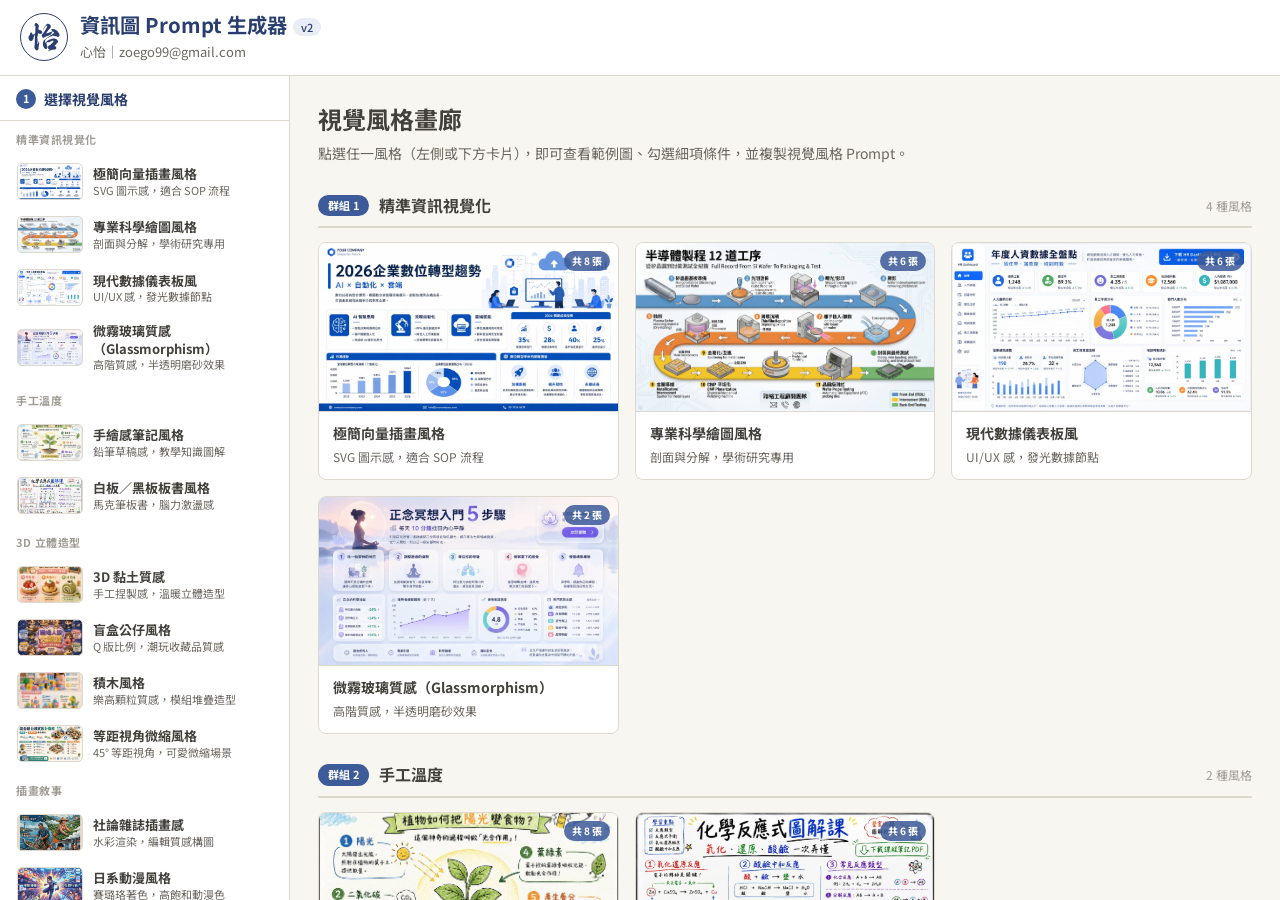
==== index2.html @ 20635295 "Add files via upload" ====
<!DOCTYPE html>
<html lang="zh-TW">
<head>
<meta charset="UTF-8">
<meta name="viewport" content="width=device-width, initial-scale=1.0">
<title>資訊圖 Prompt 生成器 v2</title>
<link rel="icon" href="./logo2.ico" type="image/x-icon">
<link rel="preconnect" href="https://fonts.googleapis.com">
<link href="https://fonts.googleapis.com/css2?family=Noto+Sans+TC:wght@400;500;700&display=swap" rel="stylesheet">
<link rel="stylesheet" href="style2.css">
</head>
<body>

<!-- ===== NAV ===== -->
<nav>
  <a class="nav-brand" href="index2.html">
    <div class="nav-logo"><img src="./logo.svg" alt=""></div>
    <div>
      <span class="nav-title">資訊圖 Prompt 生成器<span class="ver">v2</span></span>
      <!-- ★ 修改這裡換成你的名字和 Email ★ -->
      <span class="nav-sub">心怡｜zoego99@gmail.com</span>
    </div>
  </a>
</nav>

<div class="app">
  <!-- ===== LEFT：選擇視覺風格 ===== -->
  <aside class="side">
    <div class="side-head"><span class="num">1</span>選擇視覺風格</div>
    <div id="side-list"></div>
  </aside>

  <!-- ===== MAIN：畫廊 / 細項 + Prompt（由 script2.js 動態生成） ===== -->
  <main class="main" id="main"></main>
</div>

<!-- ===== LIGHTBOX ===== -->
<div class="lb" id="lb" onclick="if(event.target===this)closeLb()">
  <div class="lb-box">
    <button class="lb-close" onclick="closeLb()">✕</button>
    <div class="lb-img-wrap">
      <img id="lb-img" src="" alt="">
      <button class="lb-arrow prev" onclick="lbNav(-1)">&#8592;</button>
      <button class="lb-arrow next" onclick="lbNav(1)">&#8594;</button>
    </div>
    <div class="lb-info">
      <div class="lb-title"><span id="lb-ai" class="ai-tag"></span><b id="lb-t"></b><span class="lb-count" id="lb-count"></span></div>
      <div class="lb-d" id="lb-d"></div>
    </div>
  </div>
</div>

<script src="script2.js"></script>
</body>
</html>
---- style2.css ----
/* ============================================================
   style2.css — 資訊圖 Prompt 生成器 v2 樣式
   ============================================================ */

*,*::before,*::after{box-sizing:border-box;margin:0;padding:0}

:root{
  --indigo:#3D5A99;--indigo-mid:#4F6EAE;--indigo-light:#E8EDF6;--indigo-dark:#2A3F6F;
  --cream:#F8F6F1;--cream2:#F0EDE5;--cream3:#E4E0D5;--white:#FFFFFF;
  --text:#43413c;--text-muted:#6B6760;--text-light:#A09D97;
  --border:#DDD9CF;--border-dark:#C8C3B8;--radius:8px;
  --font:'Noto Sans TC','Microsoft JhengHei',sans-serif;
  --nav-h:76px;
}

html,body{height:100%}
body{font-family:var(--font);font-size:14px;color:var(--text);background:var(--cream);line-height:1.6}

/* ===== NAV ===== */
nav{position:fixed;top:0;left:0;right:0;height:var(--nav-h);background:var(--white);border-bottom:1px solid var(--border);display:flex;align-items:center;padding:0 20px;z-index:200}
.nav-brand{display:flex;align-items:center;gap:12px;text-decoration:none}
.nav-logo{width:48px;height:48px;border:1px solid var(--indigo-dark);border-radius:50%;display:flex;align-items:center;justify-content:center;flex-shrink:0}
.nav-logo img{width:32px}
.nav-title{display:block;font-size:1.45em;font-weight:700;color:var(--indigo-dark);line-height:1.2;margin-bottom:4px}
.nav-sub{color:var(--text-muted);font-size:13px}
.ver{font-size:11px;font-weight:500;background:var(--indigo-light);color:var(--indigo-dark);padding:1px 8px;border-radius:10px;margin-left:6px;vertical-align:middle}

/* ===== LAYOUT ===== */
.app{position:fixed;top:var(--nav-h);bottom:0;left:0;right:0;display:grid;grid-template-columns:290px 1fr}
.side{background:var(--white);border-right:1px solid var(--border);overflow-y:auto}
.main{overflow-y:auto}
.side::-webkit-scrollbar,.main::-webkit-scrollbar{width:6px}
.side::-webkit-scrollbar-thumb,.main::-webkit-scrollbar-thumb{background:var(--cream3);border-radius:3px}

.num{width:20px;height:20px;border-radius:50%;background:var(--indigo);color:#fff;font-size:11px;font-weight:700;display:inline-flex;align-items:center;justify-content:center;flex-shrink:0}

/* ===== SIDEBAR ===== */
.side-head{position:sticky;top:0;z-index:5;background:var(--white);padding:12px 16px 10px;border-bottom:1px solid var(--border);display:flex;align-items:center;gap:8px;font-weight:700;color:var(--indigo-dark)}
.side-group{padding:10px 10px 2px}
.side-group-title{font-size:11px;font-weight:700;color:var(--text-light);letter-spacing:.5px;padding:0 6px 6px}
.s-item{display:flex;gap:10px;align-items:center;padding:7px 6px;border-radius:8px;cursor:pointer;border:1px solid transparent;transition:background .15s,border-color .15s}
.s-item:hover{background:var(--indigo-light)}
.s-item.active{background:var(--indigo-light);border-color:var(--indigo-mid)}
.s-thumb{width:66px;aspect-ratio:16/9;border-radius:5px;background:var(--cream2) center/cover no-repeat;border:1px solid var(--border);flex-shrink:0}
.s-name{font-size:13px;font-weight:700;line-height:1.35}
.s-item.active .s-name{color:var(--indigo-dark)}
.s-desc{font-size:11px;color:var(--text-muted);line-height:1.35}

/* ===== MAIN ===== */
.wrap{max-width:1180px;margin:0 auto;padding:24px 28px 48px}
.tag{display:inline-block;font-size:11px;font-weight:700;color:#fff;background:var(--indigo);padding:2px 10px;border-radius:20px}

/* Overview（風格畫廊） */
.ov-head h1{font-size:24px;font-weight:700;margin-bottom:4px}
.ov-head p{color:var(--text-muted)}
.ov-group{margin-top:28px}
.ov-group-head{display:flex;align-items:center;gap:10px;margin-bottom:14px;padding-bottom:8px;border-bottom:2px solid var(--border)}
.ov-group-head b{font-size:16px}
.ov-group-head small{margin-left:auto;font-size:12px;color:var(--text-light)}
.card-grid{display:grid;grid-template-columns:repeat(auto-fill,minmax(230px,1fr));gap:16px}
.card{background:var(--white);border:1px solid var(--border);border-radius:var(--radius);overflow:hidden;cursor:pointer;transition:transform .18s,box-shadow .18s,border-color .18s}
.card:hover{transform:translateY(-3px);box-shadow:0 8px 24px rgba(61,90,153,.12);border-color:var(--indigo-mid)}
.card-img{aspect-ratio:16/9;background:var(--cream2) center/cover no-repeat;position:relative}
.badge{position:absolute;top:8px;right:8px;background:rgba(61,90,153,.85);color:#fff;font-size:10px;font-weight:700;padding:2px 8px;border-radius:12px}
.card-info{padding:10px 14px 12px;border-top:1px solid var(--border)}
.card-info b{display:block;font-size:14px}
.card-info span{font-size:12px;color:var(--text-muted)}
.month{font-size:12px;color:var(--text-light);margin-top:32px}

/* Detail */
.back{border:1px solid var(--border);background:var(--white);color:var(--text-muted);font-family:var(--font);font-size:12px;padding:5px 12px;border-radius:20px;cursor:pointer;margin-bottom:14px}
.back:hover{background:var(--indigo-light);color:var(--indigo-dark);border-color:var(--indigo-mid)}
.d-head{margin-bottom:16px}
.d-title{font-size:24px;font-weight:700;margin:6px 0 2px}
.d-desc{color:var(--text-muted)}
.panel{background:var(--white);border:1px solid var(--border);border-radius:var(--radius);padding:16px}
.panel-title{display:flex;align-items:center;gap:8px;font-weight:700;color:var(--indigo-dark);margin-bottom:12px}
.panel-title small{margin-left:auto;font-weight:400;font-size:12px;color:var(--text-light)}
.link-btn{background:none;border:none;color:var(--indigo);font-family:var(--font);font-size:12px;cursor:pointer}
.link-btn:hover{text-decoration:underline}

/* 範例圖橫向列 */
.ex-strip{display:flex;gap:12px;overflow-x:auto;padding-bottom:8px}
.ex-strip::-webkit-scrollbar{height:6px}
.ex-strip::-webkit-scrollbar-thumb{background:var(--cream3);border-radius:3px}
.ex{flex:0 0 210px;cursor:pointer}
.ex-img{aspect-ratio:16/9;border-radius:6px;background:var(--cream2) center/cover no-repeat;border:1px solid var(--border);position:relative;transition:transform .15s,border-color .15s}
.ex:hover .ex-img{transform:scale(1.02);border-color:var(--indigo-mid)}
.ai{position:absolute;left:6px;top:6px;font-size:10px;font-weight:700;color:#fff;padding:1px 7px;border-radius:10px}
.ai.C,.ai-tag.C{background:#10A37F}
.ai.G,.ai-tag.G{background:var(--indigo-mid)}
.ex-cap{font-size:11.5px;color:var(--text-muted);line-height:1.4;margin-top:5px;display:-webkit-box;-webkit-line-clamp:2;-webkit-box-orient:vertical;overflow:hidden}

.d-grid{display:grid;grid-template-columns:1fr 1.25fr;gap:16px;margin-top:16px;align-items:start}

/* 細項條件 */
.opt-group{margin-bottom:16px}
.opt-group:last-child{margin-bottom:0}
.opt-group-title{font-size:12px;font-weight:700;color:var(--text-muted);margin-bottom:6px;padding-bottom:4px;border-bottom:1px solid var(--border)}
.opt-group-title em{font-style:normal;font-weight:400;color:var(--text-light);margin-left:6px;font-size:11px}
.opt-row{display:flex;align-items:flex-start;gap:8px;padding:4px 0;cursor:pointer;user-select:none}
.opt-row input{width:15px;height:15px;margin-top:3px;accent-color:var(--indigo);cursor:pointer;flex-shrink:0}
.opt-name{display:block;font-size:13px;font-weight:500}
.opt-desc{display:block;font-size:11.5px;color:var(--text-muted);line-height:1.4}

/* Prompt */
.size-row{display:flex;align-items:center;gap:8px;flex-wrap:wrap;margin-bottom:10px;font-size:12px;color:var(--text-muted)}
.chip{padding:3px 11px;border:1px solid var(--border);border-radius:20px;font-size:12px;cursor:pointer;background:var(--cream);color:var(--text-muted);transition:all .15s}
.chip.selected,.chip:hover{background:var(--indigo);border-color:var(--indigo);color:#fff}
#prompt{width:100%;min-height:270px;padding:12px;border:1px solid var(--border);border-radius:var(--radius);background:var(--cream);color:var(--text);font-family:var(--font);font-size:13px;line-height:1.7;resize:vertical}
#prompt:focus{outline:none;border-color:var(--indigo);background:var(--white)}
.actions{display:flex;gap:8px;margin-top:10px}
.btn{flex:1;padding:9px 16px;border-radius:var(--radius);font-family:var(--font);font-size:13px;font-weight:500;cursor:pointer;border:1px solid var(--indigo);background:var(--indigo);color:#fff;transition:background .15s}
.btn:hover{background:var(--indigo-dark)}
.copy-ok{font-size:12px;font-weight:400;color:#2D7D5A;opacity:0;transition:opacity .2s;margin-left:auto}
.copy-ok.show{opacity:1}
.tip{margin-top:12px;background:var(--indigo-light);border:1px solid #C5D0E8;border-radius:var(--radius);padding:10px 12px;font-size:12px;color:var(--indigo-dark);line-height:1.6}

/* ===== LIGHTBOX ===== */
.lb{display:none;position:fixed;inset:0;background:rgba(20,18,14,.82);z-index:900;align-items:center;justify-content:center;padding:24px;backdrop-filter:blur(4px)}
.lb.open{display:flex}
.lb-box{background:var(--white);border-radius:14px;width:100%;max-width:900px;max-height:92vh;overflow:hidden;display:flex;flex-direction:column;position:relative;box-shadow:0 24px 64px rgba(0,0,0,.3)}
.lb-close{position:absolute;top:12px;right:12px;width:32px;height:32px;border:none;border-radius:50%;background:rgba(0,0,0,.15);color:var(--text);font-size:17px;cursor:pointer;z-index:10}
.lb-img-wrap{position:relative;background:var(--cream2);display:flex;align-items:center;justify-content:center}
.lb-img-wrap img{width:100%;max-height:66vh;object-fit:contain;display:block}
.lb-arrow{position:absolute;top:50%;transform:translateY(-50%);width:40px;height:40px;border-radius:50%;border:1px solid var(--border);background:rgba(255,255,255,.92);font-size:16px;cursor:pointer;box-shadow:0 2px 8px rgba(0,0,0,.12)}
.lb-arrow.prev{left:12px}
.lb-arrow.next{right:12px}
.lb-info{padding:14px 20px 16px;border-top:1px solid var(--border);overflow-y:auto}
.lb-title{display:flex;align-items:flex-start;gap:8px;font-size:14px}
.ai-tag{flex-shrink:0;font-size:11px;font-weight:700;color:#fff;padding:1px 8px;border-radius:10px;margin-top:2px}
.lb-count{margin-left:auto;flex-shrink:0;font-size:11px;color:var(--text-light);background:var(--cream2);padding:2px 8px;border-radius:10px}
.lb-d{font-size:12.5px;color:var(--text-muted);margin-top:6px;line-height:1.7}

/* ===== RWD ===== */
@media (max-width:860px){
  .app{position:static;display:block;margin-top:var(--nav-h)}
  .side{max-height:270px;border-right:none;border-bottom:1px solid var(--border)}
  .main{overflow:visible}
  .wrap{padding:18px 16px 40px}
  .d-grid{grid-template-columns:1fr}
  .nav-title{font-size:1.15em}
}
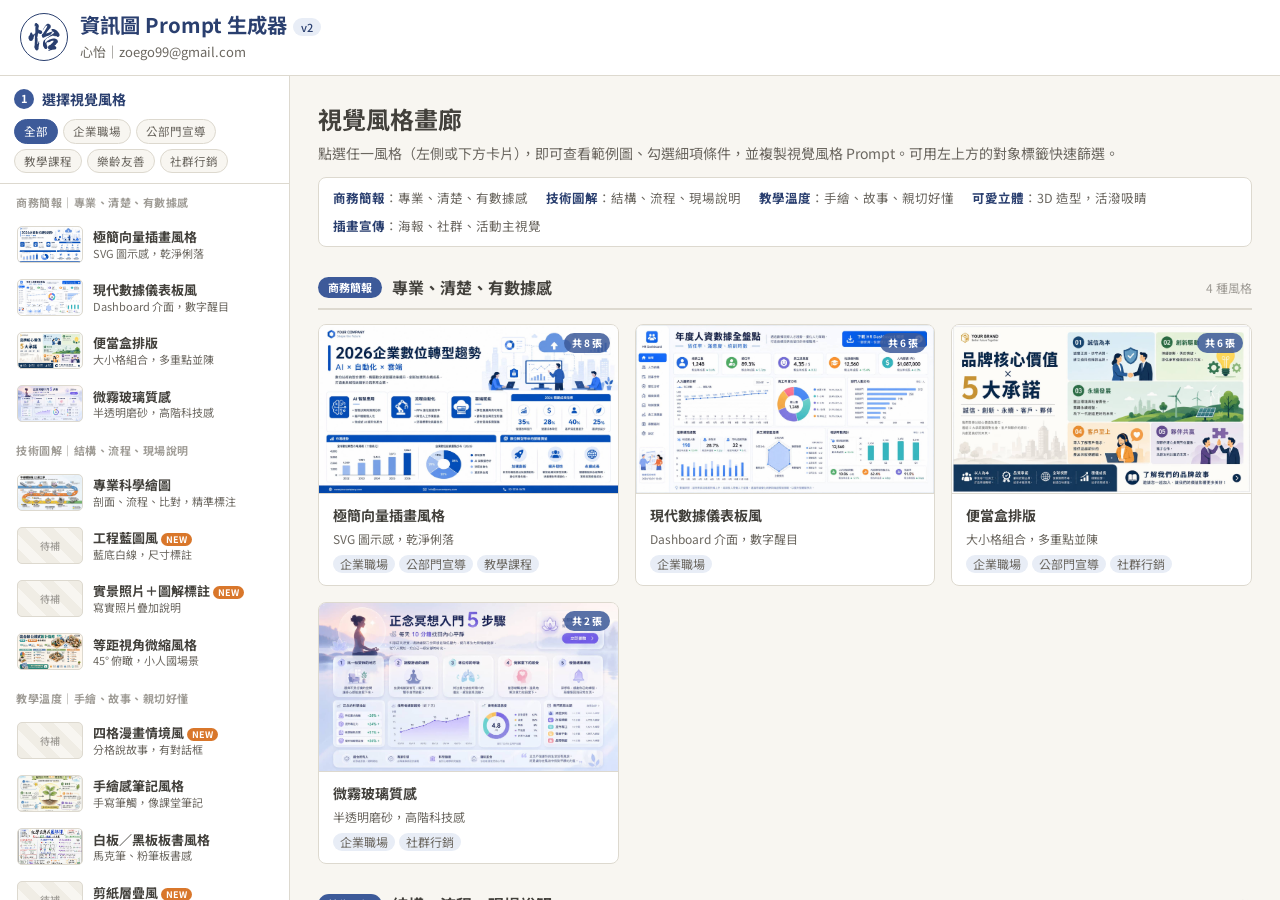
==== commit 169d6656: "Add files via upload" ====
--- a/index2.html
+++ b/index2.html
@@ -26,7 +26,10 @@
 <div class="app">
   <!-- ===== LEFT：選擇視覺風格 ===== -->
   <aside class="side">
-    <div class="side-head"><span class="num">1</span>選擇視覺風格</div>
+    <div class="side-head">
+      <div class="side-title"><span class="num">1</span>選擇視覺風格</div>
+      <div class="aud-row" id="aud-row"></div>
+    </div>
     <div id="side-list"></div>
   </aside>
 
@@ -38,8 +41,9 @@
 <div class="lb" id="lb" onclick="if(event.target===this)closeLb()">
   <div class="lb-box">
     <button class="lb-close" onclick="closeLb()">✕</button>
-    <div class="lb-img-wrap">
+    <div class="lb-img-wrap" id="lb-wrap">
       <img id="lb-img" src="" alt="">
+      <div class="lb-missing">範例圖待補充</div>
       <button class="lb-arrow prev" onclick="lbNav(-1)">&#8592;</button>
       <button class="lb-arrow next" onclick="lbNav(1)">&#8594;</button>
     </div>
--- a/style2.css
+++ b/style2.css
@@ -35,7 +35,13 @@
 .num{width:20px;height:20px;border-radius:50%;background:var(--indigo);color:#fff;font-size:11px;font-weight:700;display:inline-flex;align-items:center;justify-content:center;flex-shrink:0}
 
 /* ===== SIDEBAR ===== */
-.side-head{position:sticky;top:0;z-index:5;background:var(--white);padding:12px 16px 10px;border-bottom:1px solid var(--border);display:flex;align-items:center;gap:8px;font-weight:700;color:var(--indigo-dark)}
+.side-head{position:sticky;top:0;z-index:5;background:var(--white);padding:12px 14px 10px;border-bottom:1px solid var(--border)}
+.side-title{display:flex;align-items:center;gap:8px;font-weight:700;color:var(--indigo-dark)}
+.aud-row{display:flex;flex-wrap:wrap;gap:5px;margin-top:9px}
+.aud{padding:2px 9px;border:1px solid var(--border);border-radius:20px;font-size:11.5px;cursor:pointer;background:var(--cream);color:var(--text-muted);transition:all .15s;user-select:none}
+.aud:hover{border-color:var(--indigo-mid);color:var(--indigo-dark)}
+.aud.on{background:var(--indigo);border-color:var(--indigo);color:#fff}
+.side-empty{padding:24px 16px;font-size:12px;color:var(--text-light);text-align:center}
 .side-group{padding:10px 10px 2px}
 .side-group-title{font-size:11px;font-weight:700;color:var(--text-light);letter-spacing:.5px;padding:0 6px 6px}
 .s-item{display:flex;gap:10px;align-items:center;padding:7px 6px;border-radius:8px;cursor:pointer;border:1px solid transparent;transition:background .15s,border-color .15s}
@@ -65,7 +71,24 @@
 .card-info{padding:10px 14px 12px;border-top:1px solid var(--border)}
 .card-info b{display:block;font-size:14px}
 .card-info span{font-size:12px;color:var(--text-muted)}
+.badge.new{background:#D9772B}
 .month{font-size:12px;color:var(--text-light);margin-top:32px}
+
+/* 適用對象小標籤 */
+.fits{display:flex;flex-wrap:wrap;gap:4px;margin-top:6px}
+.fit{font-size:10.5px;color:var(--indigo-dark);background:var(--indigo-light);padding:0 7px;border-radius:10px;line-height:18px}
+.ov-guide{display:flex;flex-wrap:wrap;gap:8px 18px;margin-top:12px;padding:10px 14px;background:var(--white);border:1px solid var(--border);border-radius:var(--radius);font-size:12.5px;color:var(--text-muted)}
+.ov-guide b{color:var(--indigo-dark);font-weight:700}
+
+/* 圖片缺圖時的預設畫面 */
+.ph{position:relative}
+.ph.missing{background-image:repeating-linear-gradient(45deg,var(--cream2) 0 10px,var(--cream) 10px 20px)!important}
+.ph.missing::after{content:'範例圖待補充';position:absolute;inset:0;display:flex;align-items:center;justify-content:center;font-size:12px;color:var(--text-light);font-weight:500}
+.s-thumb.ph.missing::after{content:'待補';font-size:10px}
+
+/* 最適合情境 */
+.d-best{margin-top:8px;font-size:13px;color:var(--text);background:#FFF7EC;border:1px solid #F1D9B5;border-radius:var(--radius);padding:7px 12px}
+.d-best b{color:#A35A1C}
 
 /* Detail */
 .back{border:1px solid var(--border);background:var(--white);color:var(--text-muted);font-family:var(--font);font-size:12px;padding:5px 12px;border-radius:20px;cursor:pointer;margin-bottom:14px}
@@ -107,6 +130,10 @@
 .size-row{display:flex;align-items:center;gap:8px;flex-wrap:wrap;margin-bottom:10px;font-size:12px;color:var(--text-muted)}
 .chip{padding:3px 11px;border:1px solid var(--border);border-radius:20px;font-size:12px;cursor:pointer;background:var(--cream);color:var(--text-muted);transition:all .15s}
 .chip.selected,.chip:hover{background:var(--indigo);border-color:var(--indigo);color:#fff}
+.add-box{background:var(--cream);border:1px dashed var(--border-dark);border-radius:var(--radius);padding:8px 10px;margin-bottom:10px}
+.add-title{font-size:12px;font-weight:700;color:var(--text-muted);margin-bottom:2px}
+.add-title em{font-style:normal;font-weight:400;color:var(--text-light);margin-left:6px;font-size:11px}
+.add-box .opt-row{padding:2px 0}
 #prompt{width:100%;min-height:270px;padding:12px;border:1px solid var(--border);border-radius:var(--radius);background:var(--cream);color:var(--text);font-family:var(--font);font-size:13px;line-height:1.7;resize:vertical}
 #prompt:focus{outline:none;border-color:var(--indigo);background:var(--white)}
 .actions{display:flex;gap:8px;margin-top:10px}
@@ -123,6 +150,9 @@
 .lb-close{position:absolute;top:12px;right:12px;width:32px;height:32px;border:none;border-radius:50%;background:rgba(0,0,0,.15);color:var(--text);font-size:17px;cursor:pointer;z-index:10}
 .lb-img-wrap{position:relative;background:var(--cream2);display:flex;align-items:center;justify-content:center}
 .lb-img-wrap img{width:100%;max-height:66vh;object-fit:contain;display:block}
+.lb-missing{display:none;width:100%;aspect-ratio:16/9;max-height:66vh;align-items:center;justify-content:center;font-size:15px;color:var(--text-light);background:repeating-linear-gradient(45deg,var(--cream2) 0 14px,var(--cream) 14px 28px)}
+.lb-img-wrap.missing img{display:none}
+.lb-img-wrap.missing .lb-missing{display:flex}
 .lb-arrow{position:absolute;top:50%;transform:translateY(-50%);width:40px;height:40px;border-radius:50%;border:1px solid var(--border);background:rgba(255,255,255,.92);font-size:16px;cursor:pointer;box-shadow:0 2px 8px rgba(0,0,0,.12)}
 .lb-arrow.prev{left:12px}
 .lb-arrow.next{right:12px}
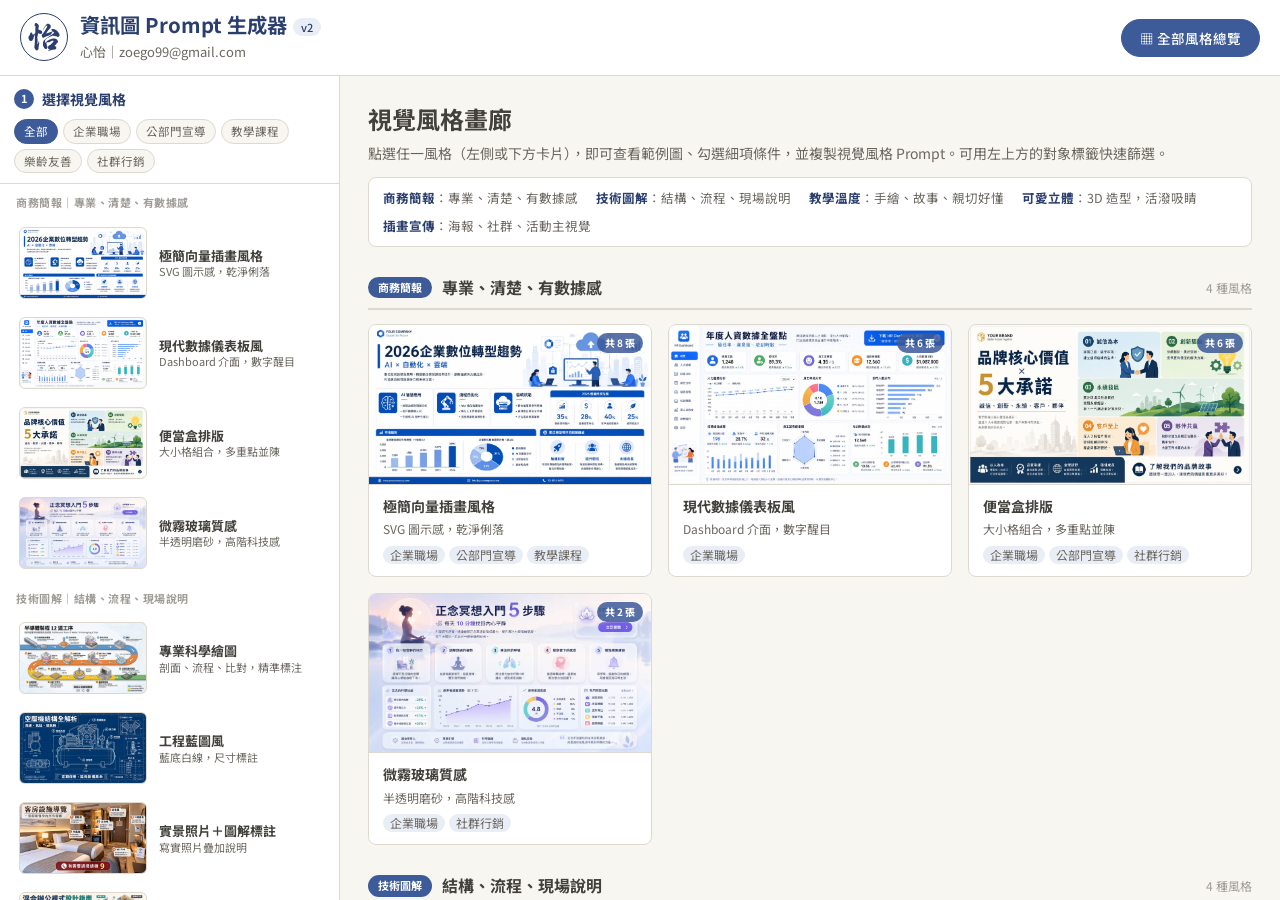
==== commit 89773c40: "Add files via upload" ====
--- a/index2.html
+++ b/index2.html
@@ -21,6 +21,7 @@
       <span class="nav-sub">心怡｜zoego99@gmail.com</span>
     </div>
   </a>
+  <button class="nav-ov" onclick="renderOverview()">▦ 全部風格總覽</button>
 </nav>
 
 <div class="app">
--- a/style2.css
+++ b/style2.css
@@ -24,9 +24,10 @@
 .nav-title{display:block;font-size:1.45em;font-weight:700;color:var(--indigo-dark);line-height:1.2;margin-bottom:4px}
 .nav-sub{color:var(--text-muted);font-size:13px}
 .ver{font-size:11px;font-weight:500;background:var(--indigo-light);color:var(--indigo-dark);padding:1px 8px;border-radius:10px;margin-left:6px;vertical-align:middle}
-
+.nav-ov{margin-left:auto;display:inline-flex;align-items:center;gap:6px;padding:8px 18px;border:1px solid var(--indigo);border-radius:20px;background:var(--indigo);color:#fff;font-family:var(--font);font-size:13.5px;font-weight:500;cursor:pointer;transition:background .15s}
+.nav-ov:hover{background:var(--indigo-dark)}
 /* ===== LAYOUT ===== */
-.app{position:fixed;top:var(--nav-h);bottom:0;left:0;right:0;display:grid;grid-template-columns:290px 1fr}
+.app{position:fixed;top:var(--nav-h);bottom:0;left:0;right:0;display:grid;grid-template-columns:340px 1fr}
 .side{background:var(--white);border-right:1px solid var(--border);overflow-y:auto}
 .main{overflow-y:auto}
 .side::-webkit-scrollbar,.main::-webkit-scrollbar{width:6px}
@@ -44,10 +45,10 @@
 .side-empty{padding:24px 16px;font-size:12px;color:var(--text-light);text-align:center}
 .side-group{padding:10px 10px 2px}
 .side-group-title{font-size:11px;font-weight:700;color:var(--text-light);letter-spacing:.5px;padding:0 6px 6px}
-.s-item{display:flex;gap:10px;align-items:center;padding:7px 6px;border-radius:8px;cursor:pointer;border:1px solid transparent;transition:background .15s,border-color .15s}
+.s-item{display:flex;gap:12px;align-items:center;padding:8px;border-radius:8px;cursor:pointer;border:1px solid transparent;transition:background .15s,border-color .15s}
 .s-item:hover{background:var(--indigo-light)}
 .s-item.active{background:var(--indigo-light);border-color:var(--indigo-mid)}
-.s-thumb{width:66px;aspect-ratio:16/9;border-radius:5px;background:var(--cream2) center/cover no-repeat;border:1px solid var(--border);flex-shrink:0}
+.s-thumb{width:128px;aspect-ratio:16/9;border-radius:6px;background:var(--cream2) center/cover no-repeat;border:1px solid var(--border);flex-shrink:0}
 .s-name{font-size:13px;font-weight:700;line-height:1.35}
 .s-item.active .s-name{color:var(--indigo-dark)}
 .s-desc{font-size:11px;color:var(--text-muted);line-height:1.35}
@@ -143,6 +144,18 @@
 .copy-ok.show{opacity:1}
 .tip{margin-top:12px;background:var(--indigo-light);border:1px solid #C5D0E8;border-radius:var(--radius);padding:10px 12px;font-size:12px;color:var(--indigo-dark);line-height:1.6}
 
+/* ===== 左側縮圖：滑鼠移入放大預覽 ===== */
+#hov{position:fixed;z-index:300;background:var(--white);border:1px solid var(--border);border-radius:10px;padding:6px;box-shadow:0 16px 40px rgba(0,0,0,.22);pointer-events:none;opacity:0;visibility:hidden;transform:scale(.96);transform-origin:left center;transition:opacity .15s,transform .15s,visibility .15s}
+#hov.show{opacity:1;visibility:visible;transform:scale(1)}
+#hov img{display:block;width:100%;max-height:70vh;object-fit:contain;border-radius:6px;background:var(--cream2)}
+.hov-cap{font-size:13px;font-weight:700;color:var(--indigo-dark);padding:6px 4px 2px}
+.s-thumb{cursor:zoom-in}
+
+
+
+
+
+
 /* ===== LIGHTBOX ===== */
 .lb{display:none;position:fixed;inset:0;background:rgba(20,18,14,.82);z-index:900;align-items:center;justify-content:center;padding:24px;backdrop-filter:blur(4px)}
 .lb.open{display:flex}
@@ -170,4 +183,5 @@
   .wrap{padding:18px 16px 40px}
   .d-grid{grid-template-columns:1fr}
   .nav-title{font-size:1.15em}
+  .nav-ov{padding:6px 12px;font-size:12px}
 }
